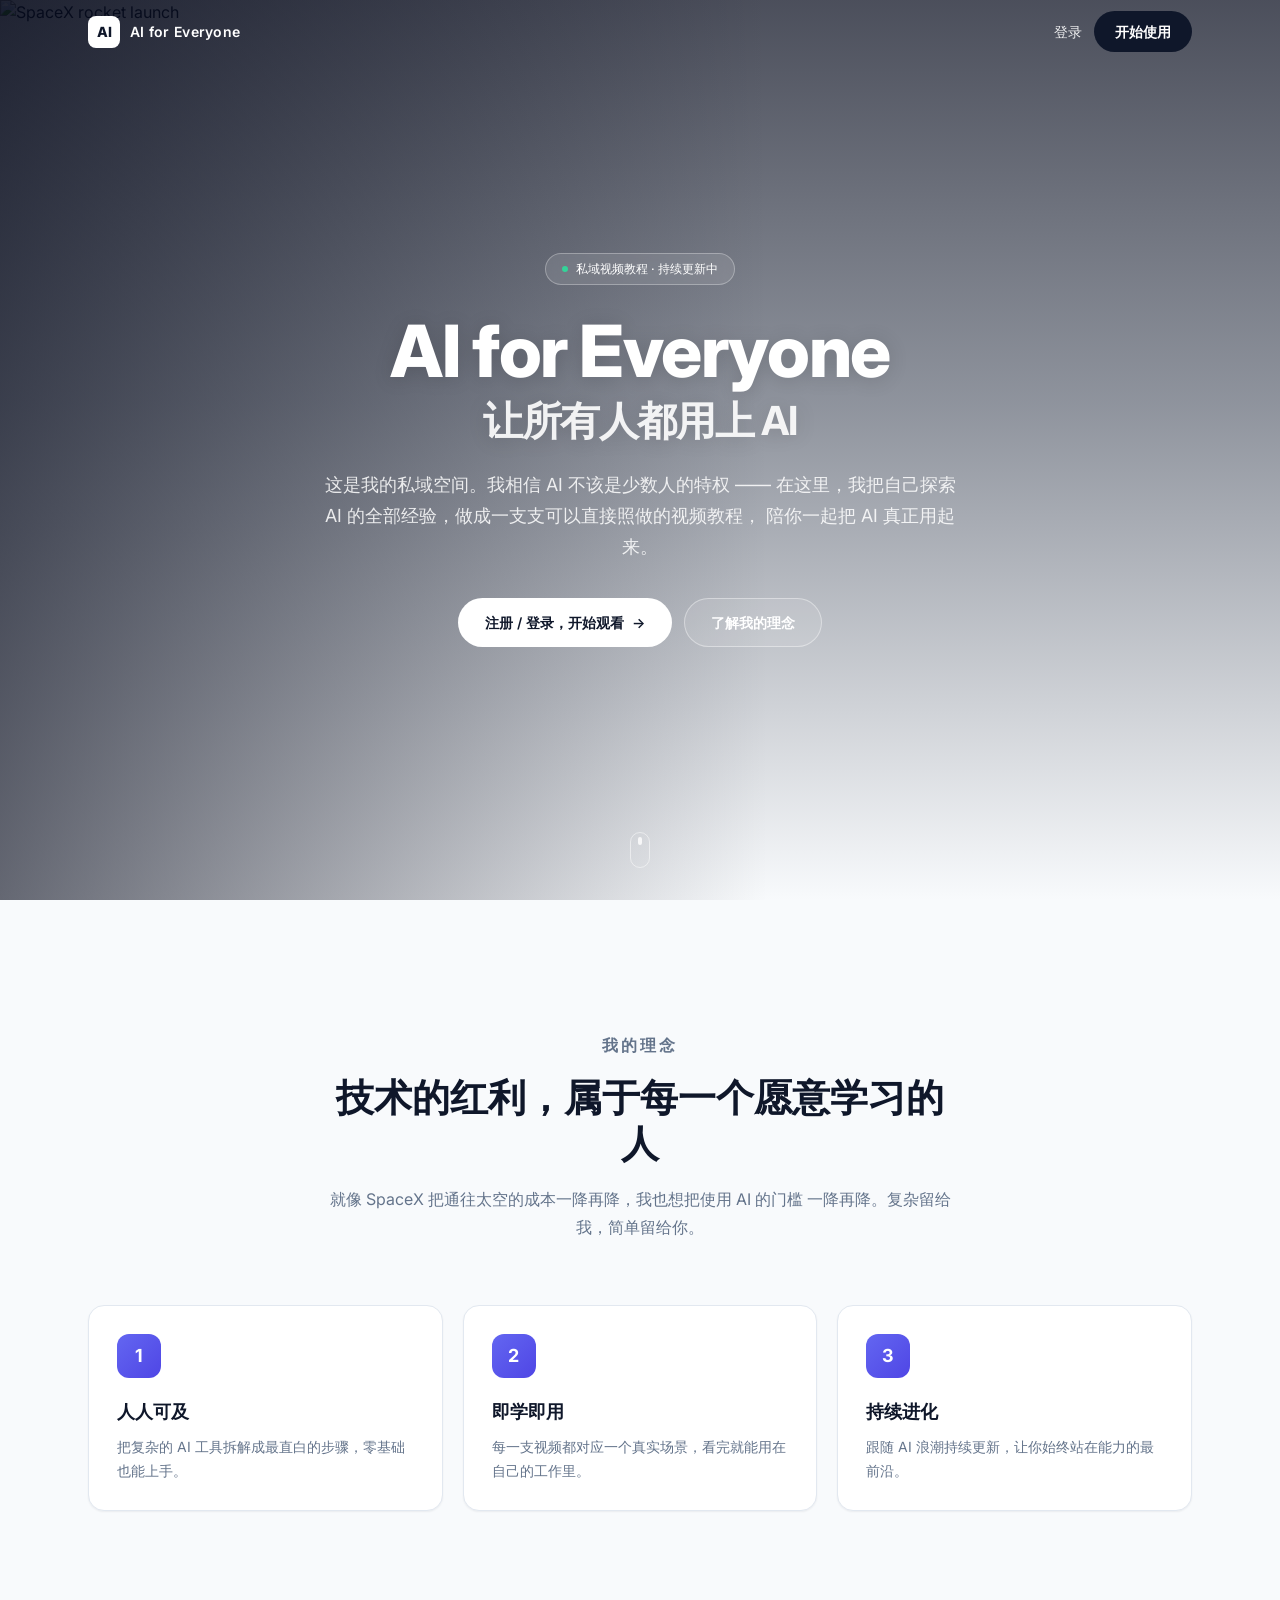
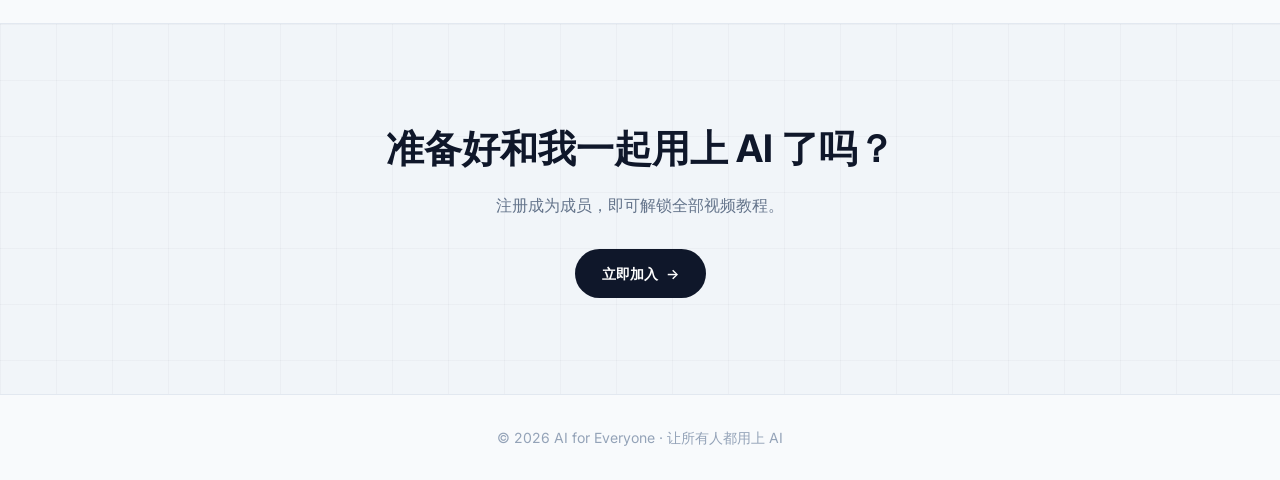
==== index.html @ de8d8ea6 "feat: 新增个人主页（头像/充值/收藏）与视频收藏功能" ====
<!doctype html>
<html lang="zh-CN">
  <head>
    <meta charset="UTF-8" />
    <meta name="viewport" content="width=device-width, initial-scale=1.0" />
    <meta name="description" content="AI for Everyone · 让所有人都用上 AI —— 私域视频教程" />
    <link rel="icon" type="image/svg+xml" href="assets/favicon.svg" />
    <link rel="preconnect" href="https://fonts.googleapis.com" />
    <link rel="preconnect" href="https://fonts.gstatic.com" crossorigin />
    <link
      href="https://fonts.googleapis.com/css2?family=Inter:wght@400;500;600;700;800&display=swap"
      rel="stylesheet"
    />
    <link rel="stylesheet" href="css/styles.css" />
    <title>AI for Everyone · 让所有人都用上 AI</title>
  </head>
  <body>
    <!-- ===== 导航栏（透明，滚动变实色） ===== -->
    <header class="navbar" data-scroll-aware>
      <div class="container nav-inner">
        <a href="index.html" class="brand">
          <span class="logo">AI</span>
          <span class="brand-name">AI for Everyone</span>
        </a>
        <nav class="nav-actions" data-nav-actions></nav>
      </div>
    </header>

    <!-- ===== Hero ===== -->
    <section class="hero">
      <div class="hero-bg">
        <!-- 【可替换图片】首页主背景，把素材命名为 assets/hero.jpg 后将下面 src 改为 assets/hero.jpg -->
        <img
          src="https://images.unsplash.com/photo-1541185933-ef5d8ed016c2?auto=format&fit=crop&w=2400&q=80"
          alt="SpaceX rocket launch"
        />
        <div class="hero-overlay-1"></div>
        <div class="hero-overlay-2"></div>
      </div>

      <div class="hero-content">
        <div class="badge animate-fade-in" style="animation-delay: 0.1s">
          <span class="dot"></span>
          私域视频教程 · 持续更新中
        </div>

        <h1 class="animate-fade-up" style="animation-delay: 0.2s">
          AI for Everyone
          <span class="sub">让所有人都用上 AI</span>
        </h1>

        <p class="lead animate-fade-up" style="animation-delay: 0.35s">
          这是我的私域空间。我相信 AI 不该是少数人的特权 ——
          在这里，我把自己探索 AI 的全部经验，做成一支支可以直接照做的视频教程，
          陪你一起把 AI 真正用起来。
        </p>

        <div class="hero-actions animate-fade-up" style="animation-delay: 0.5s">
          <a href="login.html?mode=signup" class="btn btn-white btn-block">
            注册 / 登录，开始观看 <span aria-hidden="true">→</span>
          </a>
          <a href="#principle" class="btn btn-on-image btn-block">了解我的理念</a>
        </div>
      </div>

      <div class="scroll-hint animate-fade-in" style="animation-delay: 1s">
        <div class="mouse"><span class="wheel"></span></div>
      </div>
    </section>

    <!-- ===== 理念区 ===== -->
    <section id="principle" class="section">
      <div class="container">
        <div class="section-head">
          <p class="eyebrow">我的理念</p>
          <h2>技术的红利，属于每一个愿意学习的人</h2>
          <p>
            就像 SpaceX 把通往太空的成本一降再降，我也想把使用 AI 的门槛
            一降再降。复杂留给我，简单留给你。
          </p>
        </div>

        <div class="cards">
          <div class="card principle-card">
            <div class="num">1</div>
            <h3>人人可及</h3>
            <p>把复杂的 AI 工具拆解成最直白的步骤，零基础也能上手。</p>
          </div>
          <div class="card principle-card">
            <div class="num">2</div>
            <h3>即学即用</h3>
            <p>每一支视频都对应一个真实场景，看完就能用在自己的工作里。</p>
          </div>
          <div class="card principle-card">
            <div class="num">3</div>
            <h3>持续进化</h3>
            <p>跟随 AI 浪潮持续更新，让你始终站在能力的最前沿。</p>
          </div>
        </div>
      </div>
    </section>

    <!-- ===== 底部 CTA ===== -->
    <section class="cta">
      <div class="bg-grid"></div>
      <div class="cta-inner">
        <h2>准备好和我一起用上 AI 了吗？</h2>
        <p>注册成为成员，即可解锁全部视频教程。</p>
        <a href="login.html?mode=signup" class="btn btn-primary">
          立即加入 <span aria-hidden="true">→</span>
        </a>
      </div>
    </section>

    <!-- ===== 页脚 ===== -->
    <footer class="footer">
      <div class="container">
        © <span data-year></span> AI for Everyone · 让所有人都用上 AI
      </div>
    </footer>

    <script src="js/auth.js"></script>
    <script src="js/profile.js"></script>
    <script src="js/main.js"></script>
    <script>
      document.querySelector('[data-year]').textContent = new Date().getFullYear();
    </script>
  </body>
</html>
---- css/styles.css ----
/* ============================================================
   AI for Everyone · 让所有人都用上 AI
   静态站点样式 —— 浅色主题
   ============================================================ */

/* ---------- 设计变量（改配色只改这里即可） ---------- */
:root {
  --paper-50: #ffffff;
  --paper-100: #f8fafc;
  --paper-200: #f1f5f9;
  --paper-300: #e2e8f0;

  --slate-900: #0f172a;
  --slate-800: #1e293b;
  --slate-700: #334155;
  --slate-600: #475569;
  --slate-500: #64748b;
  --slate-400: #94a3b8;
  --slate-300: #cbd5e1;
  --slate-200: #e2e8f0;

  --accent: #6366f1;
  --accent-glow: #4f46e5;

  --radius: 16px;
  --shadow-sm: 0 1px 2px rgba(15, 23, 42, 0.06);
  --shadow-md: 0 8px 24px rgba(15, 23, 42, 0.08);
  --shadow-lg: 0 16px 40px rgba(15, 23, 42, 0.18);

  --max-w: 1152px;
}

/* ---------- 基础重置 ---------- */
* {
  margin: 0;
  padding: 0;
  box-sizing: border-box;
}

html {
  scroll-behavior: smooth;
}

body {
  font-family: 'Inter', system-ui, -apple-system, 'Segoe UI', sans-serif;
  background: var(--paper-100);
  color: var(--slate-800);
  -webkit-font-smoothing: antialiased;
  line-height: 1.5;
  min-height: 100vh;
}

img {
  display: block;
  max-width: 100%;
}

a {
  text-decoration: none;
  color: inherit;
}

::selection {
  background: rgba(99, 102, 241, 0.25);
}

/* 滚动条 */
::-webkit-scrollbar {
  width: 10px;
}
::-webkit-scrollbar-track {
  background: var(--paper-200);
}
::-webkit-scrollbar-thumb {
  background: var(--slate-300);
  border-radius: 6px;
}
::-webkit-scrollbar-thumb:hover {
  background: var(--slate-400);
}

/* ---------- 通用容器 / 工具类 ---------- */
.container {
  width: 100%;
  max-width: var(--max-w);
  margin: 0 auto;
  padding: 0 24px;
}

.text-gradient {
  background: linear-gradient(120deg, #0f172a 0%, #4338ca 55%, #6366f1 100%);
  -webkit-background-clip: text;
  background-clip: text;
  -webkit-text-fill-color: transparent;
}

.bg-grid {
  background-image: linear-gradient(rgba(15, 23, 42, 0.05) 1px, transparent 1px),
    linear-gradient(90deg, rgba(15, 23, 42, 0.05) 1px, transparent 1px);
  background-size: 56px 56px;
}

/* ---------- 按钮 ---------- */
.btn {
  display: inline-flex;
  align-items: center;
  justify-content: center;
  gap: 8px;
  border-radius: 999px;
  padding: 13px 26px;
  font-size: 14px;
  font-weight: 600;
  cursor: pointer;
  border: 1px solid transparent;
  transition: all 0.2s ease;
  white-space: nowrap;
}
.btn:active {
  transform: scale(0.98);
}

.btn-primary {
  background: var(--slate-900);
  color: #fff;
}
.btn-primary:hover {
  background: var(--slate-700);
}

.btn-ghost {
  background: #fff;
  color: var(--slate-800);
  border-color: var(--slate-300);
}
.btn-ghost:hover {
  border-color: var(--slate-400);
  background: var(--paper-100);
}

/* 图片背景上的按钮 */
.btn-on-image {
  background: rgba(255, 255, 255, 0.1);
  color: #fff;
  border-color: rgba(255, 255, 255, 0.4);
  backdrop-filter: blur(8px);
}
.btn-on-image:hover {
  background: rgba(255, 255, 255, 0.2);
}

.btn-white {
  background: #fff;
  color: var(--slate-900);
}
.btn-white:hover {
  background: var(--paper-200);
}

.btn-block {
  width: 100%;
}
.btn-sm {
  padding: 9px 20px;
}

/* ---------- 导航栏 ---------- */
.navbar {
  position: fixed;
  inset: 0 0 auto 0;
  z-index: 50;
  height: 64px;
  transition: background 0.3s ease, border-color 0.3s ease;
  background: transparent;
  border-bottom: 1px solid transparent;
}
.navbar.solid {
  background: rgba(255, 255, 255, 0.8);
  backdrop-filter: blur(16px);
  border-bottom-color: var(--slate-200);
}
.navbar .nav-inner {
  height: 100%;
  display: flex;
  align-items: center;
  justify-content: space-between;
}
.brand {
  display: flex;
  align-items: center;
  gap: 10px;
}
.brand .logo {
  width: 32px;
  height: 32px;
  border-radius: 8px;
  display: flex;
  align-items: center;
  justify-content: center;
  font-size: 14px;
  font-weight: 800;
}
.brand .brand-name {
  font-size: 14px;
  font-weight: 600;
  letter-spacing: 0.02em;
}
.nav-actions {
  display: flex;
  align-items: center;
  gap: 12px;
}
.nav-link {
  font-size: 14px;
  font-weight: 500;
  transition: color 0.2s;
}

/* 透明导航（覆盖在 Hero 图片上）—— 白字 */
.navbar:not(.solid) .logo {
  background: #fff;
  color: var(--slate-900);
}
.navbar:not(.solid) .brand-name {
  color: #fff;
}
.navbar:not(.solid) .nav-link {
  color: rgba(255, 255, 255, 0.9);
}
.navbar:not(.solid) .nav-link:hover {
  color: #fff;
}

/* 实色导航 —— 深字 */
.navbar.solid .logo {
  background: var(--slate-900);
  color: #fff;
}
.navbar.solid .brand-name {
  color: var(--slate-900);
}
.navbar.solid .nav-link {
  color: var(--slate-600);
}
.navbar.solid .nav-link:hover {
  color: var(--slate-900);
}

.hide-sm {
  display: none;
}

/* 导航栏：主页入口（带头像） */
.nav-home {
  display: inline-flex;
  align-items: center;
  gap: 8px;
  font-size: 14px;
  font-weight: 500;
  transition: color 0.2s;
}
.nav-avatar {
  width: 30px;
  height: 30px;
  border-radius: 999px;
  overflow: hidden;
  display: inline-flex;
  align-items: center;
  justify-content: center;
  font-size: 13px;
  font-weight: 700;
  background: linear-gradient(135deg, var(--accent), var(--accent-glow));
  color: #fff;
  border: 2px solid rgba(255, 255, 255, 0.6);
}
.nav-avatar img {
  width: 100%;
  height: 100%;
  object-fit: cover;
}
.navbar:not(.solid) .nav-home {
  color: #fff;
}
.navbar.solid .nav-home {
  color: var(--slate-700);
}
.navbar.solid .nav-home:hover {
  color: var(--slate-900);
}

/* ---------- Hero ---------- */
.hero {
  position: relative;
  min-height: 100vh;
  display: flex;
  align-items: center;
  justify-content: center;
  overflow: hidden;
}
.hero-bg {
  position: absolute;
  inset: 0;
}
.hero-bg img {
  width: 100%;
  height: 100%;
  object-fit: cover;
  animation: slow-zoom 20s ease-in-out infinite alternate;
}
.hero-overlay-1 {
  position: absolute;
  inset: 0;
  background: linear-gradient(
    to bottom,
    rgba(2, 6, 23, 0.7) 0%,
    rgba(15, 23, 42, 0.45) 45%,
    var(--paper-100) 100%
  );
}
.hero-overlay-2 {
  position: absolute;
  inset: 0;
  background: linear-gradient(
    to right,
    rgba(2, 6, 23, 0.6) 0%,
    transparent 60%
  );
}
.hero-content {
  position: relative;
  z-index: 10;
  max-width: 880px;
  margin: 0 auto;
  padding: 0 24px;
  text-align: center;
}

.badge {
  display: inline-flex;
  align-items: center;
  gap: 8px;
  border-radius: 999px;
  border: 1px solid rgba(255, 255, 255, 0.3);
  background: rgba(255, 255, 255, 0.1);
  backdrop-filter: blur(8px);
  padding: 6px 16px;
  font-size: 12px;
  font-weight: 500;
  color: #fff;
  margin-bottom: 28px;
}
.badge .dot {
  width: 6px;
  height: 6px;
  border-radius: 999px;
  background: #34d399;
}

.hero h1 {
  font-size: clamp(40px, 8vw, 72px);
  font-weight: 800;
  line-height: 1.05;
  letter-spacing: -0.02em;
  color: #fff;
  text-shadow: 0 2px 20px rgba(0, 0, 0, 0.15);
}
.hero h1 .sub {
  display: block;
  margin-top: 12px;
  font-size: clamp(20px, 4vw, 40px);
  font-weight: 700;
  color: rgba(255, 255, 255, 0.9);
}

.hero p.lead {
  max-width: 640px;
  margin: 28px auto 0;
  font-size: clamp(15px, 2vw, 18px);
  line-height: 1.7;
  color: rgba(255, 255, 255, 0.85);
}

.hero-actions {
  margin-top: 36px;
  display: flex;
  flex-direction: column;
  align-items: center;
  justify-content: center;
  gap: 12px;
}

/* 滚动提示 */
.scroll-hint {
  position: absolute;
  bottom: 32px;
  left: 50%;
  transform: translateX(-50%);
  z-index: 10;
}
.scroll-hint .mouse {
  width: 20px;
  height: 36px;
  border: 1px solid rgba(255, 255, 255, 0.5);
  border-radius: 999px;
  display: flex;
  align-items: flex-start;
  justify-content: center;
  padding: 4px;
}
.scroll-hint .wheel {
  width: 4px;
  height: 8px;
  background: rgba(255, 255, 255, 0.8);
  border-radius: 999px;
  animation: bounce 1.4s infinite;
}

/* ---------- 理念区 ---------- */
.section {
  padding: 112px 0;
}
.section-head {
  max-width: 640px;
  margin: 0 auto;
  text-align: center;
}
.eyebrow {
  font-size: 13px;
  font-weight: 600;
  text-transform: uppercase;
  letter-spacing: 0.2em;
  color: var(--accent);
}
.section-head h2 {
  margin-top: 16px;
  font-size: clamp(26px, 4vw, 38px);
  font-weight: 700;
  color: var(--slate-900);
  line-height: 1.2;
}
.section-head p {
  margin-top: 20px;
  font-size: 16px;
  line-height: 1.7;
  color: var(--slate-500);
}

.cards {
  margin-top: 64px;
  display: grid;
  gap: 20px;
  grid-template-columns: 1fr;
}
.card {
  border-radius: var(--radius);
  border: 1px solid var(--slate-200);
  background: #fff;
  box-shadow: var(--shadow-sm);
  transition: border-color 0.2s, box-shadow 0.2s, transform 0.2s;
}
.card:hover {
  border-color: var(--slate-300);
  box-shadow: var(--shadow-md);
}
.principle-card {
  padding: 28px;
}
.principle-card .num {
  width: 44px;
  height: 44px;
  border-radius: 12px;
  display: flex;
  align-items: center;
  justify-content: center;
  font-size: 18px;
  font-weight: 700;
  color: #fff;
  background: linear-gradient(135deg, var(--accent), var(--accent-glow));
  margin-bottom: 20px;
}
.principle-card h3 {
  font-size: 18px;
  font-weight: 600;
  color: var(--slate-900);
}
.principle-card p {
  margin-top: 10px;
  font-size: 14px;
  line-height: 1.7;
  color: var(--slate-500);
}

/* ---------- CTA 区 ---------- */
.cta {
  position: relative;
  overflow: hidden;
  border-top: 1px solid var(--slate-200);
  background: var(--paper-200);
}
.cta .bg-grid {
  position: absolute;
  inset: 0;
  opacity: 0.6;
}
.cta-inner {
  position: relative;
  max-width: 720px;
  margin: 0 auto;
  padding: 96px 24px;
  text-align: center;
}
.cta-inner h2 {
  font-size: clamp(26px, 4vw, 38px);
  font-weight: 700;
  color: var(--slate-900);
}
.cta-inner p {
  margin-top: 16px;
  color: var(--slate-500);
}
.cta-inner .btn {
  margin-top: 32px;
}

/* ---------- 页脚 ---------- */
.footer {
  border-top: 1px solid var(--slate-200);
  background: var(--paper-100);
  padding: 32px 0;
}
.footer .container {
  text-align: center;
  font-size: 14px;
  color: var(--slate-400);
}

/* ============================================================
   登录 / 注册页
   ============================================================ */
.auth-wrap {
  min-height: 100vh;
  display: grid;
  grid-template-columns: 1fr;
  background: var(--paper-50);
}
.auth-form-col {
  display: flex;
  flex-direction: column;
  justify-content: center;
  padding: 48px 24px;
}
.auth-form {
  width: 100%;
  max-width: 384px;
  margin: 0 auto;
}
.auth-form .brand {
  margin-bottom: 40px;
}
.auth-form .brand .logo {
  background: var(--slate-900);
  color: #fff;
}
.auth-form .brand .brand-name {
  color: var(--slate-900);
}
.auth-form h1 {
  font-size: 30px;
  font-weight: 700;
  color: var(--slate-900);
}
.auth-form .subtitle {
  margin-top: 8px;
  font-size: 14px;
  color: var(--slate-500);
}

.notice {
  margin-top: 20px;
  border-radius: 12px;
  border: 1px solid #fcd34d;
  background: #fffbeb;
  padding: 12px 16px;
  font-size: 12px;
  line-height: 1.7;
  color: #b45309;
}

form .field {
  margin-top: 16px;
}
form .field label {
  display: block;
  margin-bottom: 6px;
  font-size: 12px;
  font-weight: 500;
  color: var(--slate-600);
}
.input {
  width: 100%;
  border-radius: 12px;
  border: 1px solid var(--slate-300);
  background: #fff;
  padding: 12px 16px;
  font-size: 14px;
  color: var(--slate-900);
  outline: none;
  transition: border-color 0.2s, box-shadow 0.2s;
  font-family: inherit;
}
.input::placeholder {
  color: var(--slate-400);
}
.input:focus {
  border-color: var(--accent);
  box-shadow: 0 0 0 3px rgba(99, 102, 241, 0.2);
}

.form-msg {
  margin-top: 16px;
  border-radius: 8px;
  padding: 8px 12px;
  font-size: 12px;
  display: none;
}
.form-msg.error {
  display: block;
  background: #fef2f2;
  color: #dc2626;
}
.form-msg.success {
  display: block;
  background: #ecfdf5;
  color: #059669;
}

.auth-form .submit-btn {
  margin-top: 20px;
}
.auth-form .submit-btn:disabled {
  opacity: 0.6;
  cursor: not-allowed;
}

.switch-line {
  margin-top: 24px;
  text-align: center;
  font-size: 14px;
  color: var(--slate-500);
}
.switch-line button {
  background: none;
  border: none;
  font: inherit;
  font-weight: 600;
  color: var(--slate-900);
  cursor: pointer;
  text-underline-offset: 4px;
}
.switch-line button:hover {
  text-decoration: underline;
}

.auth-visual {
  position: relative;
  overflow: hidden;
  display: none;
}
.auth-visual img {
  width: 100%;
  height: 100%;
  object-fit: cover;
  animation: slow-zoom 20s ease-in-out infinite alternate;
}
.auth-visual .visual-overlay {
  position: absolute;
  inset: 0;
  background: linear-gradient(
    to top right,
    rgba(2, 6, 23, 0.8),
    rgba(15, 23, 42, 0.3) 50%,
    transparent
  );
}
.auth-visual .quote {
  position: absolute;
  bottom: 56px;
  left: 48px;
  right: 48px;
}
.auth-visual .quote p.q {
  font-size: 24px;
  font-weight: 700;
  line-height: 1.4;
  color: #fff;
}
.auth-visual .quote p.by {
  margin-top: 12px;
  font-size: 14px;
  color: rgba(255, 255, 255, 0.8);
}

/* ============================================================
   视频教程页
   ============================================================ */
.page {
  min-height: 100vh;
  background: var(--paper-100);
}
.videos-main {
  max-width: var(--max-w);
  margin: 0 auto;
  padding: 112px 24px 96px;
}
.videos-head {
  display: flex;
  flex-direction: column;
  gap: 8px;
  border-bottom: 1px solid var(--slate-200);
  padding-bottom: 32px;
}
.videos-head .welcome {
  font-size: 14px;
  color: var(--slate-500);
}
.videos-head .welcome b {
  color: var(--slate-900);
  font-weight: 500;
}
.videos-head h1 {
  font-size: clamp(26px, 4vw, 38px);
  font-weight: 700;
  color: var(--slate-900);
}
.videos-head .desc {
  margin-top: 4px;
  max-width: 640px;
  color: var(--slate-500);
}

.video-grid {
  margin-top: 40px;
  display: grid;
  gap: 24px;
  grid-template-columns: 1fr;
}
.video-card {
  overflow: hidden;
  cursor: pointer;
}
.video-thumb {
  position: relative;
  aspect-ratio: 16 / 9;
  overflow: hidden;
}
.video-thumb img {
  width: 100%;
  height: 100%;
  object-fit: cover;
  transition: transform 0.5s ease;
}
.video-card:hover .video-thumb img {
  transform: scale(1.05);
}
.video-thumb .thumb-overlay {
  position: absolute;
  inset: 0;
  background: linear-gradient(to top, rgba(15, 23, 42, 0.6), transparent);
}
/* 收藏按钮 */
.fav-btn {
  position: absolute;
  bottom: 12px;
  right: 12px;
  z-index: 3;
  width: 36px;
  height: 36px;
  border-radius: 999px;
  border: none;
  cursor: pointer;
  display: inline-flex;
  align-items: center;
  justify-content: center;
  background: rgba(15, 23, 42, 0.55);
  color: rgba(255, 255, 255, 0.85);
  backdrop-filter: blur(4px);
  transition: transform 0.2s, background 0.2s, color 0.2s;
}
.fav-btn:hover {
  transform: scale(1.1);
  background: rgba(15, 23, 42, 0.75);
}
.fav-btn:active {
  transform: scale(0.92);
}
.fav-btn.active {
  background: #fff;
  color: #ef4444;
}

.video-thumb .play {
  position: absolute;
  inset: 0;
  display: flex;
  align-items: center;
  justify-content: center;
  opacity: 0;
  transition: opacity 0.3s;
}
.video-card:hover .video-thumb .play {
  opacity: 1;
}
.video-thumb .play span {
  width: 56px;
  height: 56px;
  border-radius: 999px;
  background: #fff;
  color: var(--slate-900);
  display: flex;
  align-items: center;
  justify-content: center;
  box-shadow: var(--shadow-lg);
}
.video-thumb .tag,
.video-thumb .duration {
  position: absolute;
  top: 12px;
  font-size: 12px;
  font-weight: 500;
  color: #fff;
  padding: 2px 8px;
  border-radius: 6px;
}
.video-thumb .tag {
  left: 12px;
  background: var(--accent);
}
.video-thumb .duration {
  right: 12px;
  background: rgba(15, 23, 42, 0.7);
  backdrop-filter: blur(4px);
}
.video-body {
  padding: 20px;
}
.video-body h3 {
  font-size: 16px;
  font-weight: 600;
  color: var(--slate-900);
}
.video-body p {
  margin-top: 6px;
  font-size: 14px;
  line-height: 1.7;
  color: var(--slate-500);
}

.videos-note {
  margin-top: 40px;
  text-align: center;
  font-size: 12px;
  color: var(--slate-400);
}

/* ============================================================
   个人主页
   ============================================================ */
.profile-main {
  max-width: var(--max-w);
  margin: 0 auto;
  padding: 112px 24px 96px;
}
.profile-head {
  border-bottom: 1px solid var(--slate-200);
  padding-bottom: 32px;
}
.profile-head h1 {
  font-size: clamp(26px, 4vw, 38px);
  font-weight: 700;
  color: var(--slate-900);
}
.profile-head .desc {
  margin-top: 8px;
  color: var(--slate-500);
}

.profile-grid {
  margin-top: 40px;
  display: grid;
  gap: 24px;
  grid-template-columns: 1fr;
}
.profile-card {
  padding: 28px;
}
.profile-card .card-title {
  display: flex;
  align-items: center;
  gap: 12px;
  margin-bottom: 24px;
}
.profile-card .card-title h2 {
  font-size: 18px;
  font-weight: 700;
  color: var(--slate-900);
}
.count-pill {
  font-size: 12px;
  font-weight: 600;
  color: var(--accent);
  background: rgba(99, 102, 241, 0.1);
  padding: 2px 10px;
  border-radius: 999px;
}
.hint {
  font-size: 12px;
  color: var(--slate-400);
  line-height: 1.6;
}

/* 头像卡 */
.avatar-row {
  display: flex;
  align-items: center;
  gap: 20px;
}
.avatar-lg {
  flex: none;
  width: 88px;
  height: 88px;
  border-radius: 999px;
  overflow: hidden;
  display: inline-flex;
  align-items: center;
  justify-content: center;
  font-size: 34px;
  font-weight: 700;
  color: #fff;
  background: linear-gradient(135deg, var(--accent), var(--accent-glow));
}
.avatar-lg img {
  width: 100%;
  height: 100%;
  object-fit: cover;
}
.avatar-info .email {
  font-size: 15px;
  font-weight: 600;
  color: var(--slate-900);
  word-break: break-all;
}
.avatar-info .hint {
  margin-top: 4px;
}
.avatar-actions {
  margin-top: 14px;
}

/* 充值卡 */
.balance-box {
  display: flex;
  align-items: baseline;
  justify-content: space-between;
  padding: 18px 20px;
  border-radius: 12px;
  background: var(--slate-900);
  color: #fff;
}
.balance-label {
  font-size: 13px;
  color: var(--slate-300);
}
.balance-value {
  font-size: 16px;
  font-weight: 500;
}
.balance-value b {
  font-size: 28px;
  font-weight: 800;
  margin-left: 2px;
}
.recharge-amounts {
  margin-top: 18px;
  display: grid;
  grid-template-columns: repeat(4, 1fr);
  gap: 10px;
}
.amount-chip {
  padding: 12px 0;
  border-radius: 12px;
  border: 1px solid var(--slate-300);
  background: #fff;
  font-size: 14px;
  font-weight: 600;
  color: var(--slate-700);
  cursor: pointer;
  transition: all 0.15s ease;
}
.amount-chip:hover {
  border-color: var(--accent);
  color: var(--accent);
}
.amount-chip.active {
  border-color: var(--accent);
  background: var(--accent);
  color: #fff;
}
.recharge-custom {
  margin-top: 14px;
  display: flex;
  gap: 10px;
}
.recharge-custom .input {
  flex: 1;
}
.recharge-custom .btn {
  flex: none;
}
.recharge-note {
  margin-top: 14px;
}

/* 收藏卡 */
.profile-card .video-grid {
  margin-top: 0;
}
.empty-state {
  padding: 32px 0;
  text-align: center;
  font-size: 14px;
  color: var(--slate-500);
}
.empty-state a {
  color: var(--accent);
  font-weight: 600;
}

/* ============================================================
   响应式
   ============================================================ */
@media (min-width: 640px) {
  .hide-sm {
    display: block;
  }
  .hero-actions {
    flex-direction: row;
  }
  .hero-actions .btn {
    width: auto;
  }
  .cards {
    grid-template-columns: repeat(3, 1fr);
  }
  .video-grid {
    grid-template-columns: repeat(2, 1fr);
  }
}

@media (min-width: 1024px) {
  .auth-wrap {
    grid-template-columns: 1fr 1fr;
  }
  .auth-visual {
    display: block;
  }
  .video-grid {
    grid-template-columns: repeat(3, 1fr);
  }
  .profile-grid {
    grid-template-columns: 1fr 1fr;
    align-items: start;
  }
  .profile-card.span-2 {
    grid-column: 1 / -1;
  }
}

/* ============================================================
   动画
   ============================================================ */
@keyframes slow-zoom {
  from {
    transform: scale(1);
  }
  to {
    transform: scale(1.12);
  }
}
@keyframes bounce {
  0%,
  100% {
    transform: translateY(0);
    opacity: 1;
  }
  50% {
    transform: translateY(6px);
    opacity: 0.4;
  }
}
@keyframes fade-up {
  from {
    opacity: 0;
    transform: translateY(24px);
  }
  to {
    opacity: 1;
    transform: translateY(0);
  }
}
@keyframes fade-in {
  from {
    opacity: 0;
  }
  to {
    opacity: 1;
  }
}

.animate-fade-up {
  opacity: 0;
  animation: fade-up 0.8s cubic-bezier(0.16, 1, 0.3, 1) forwards;
}
.animate-fade-in {
  opacity: 0;
  animation: fade-in 1.2s ease forwards;
}
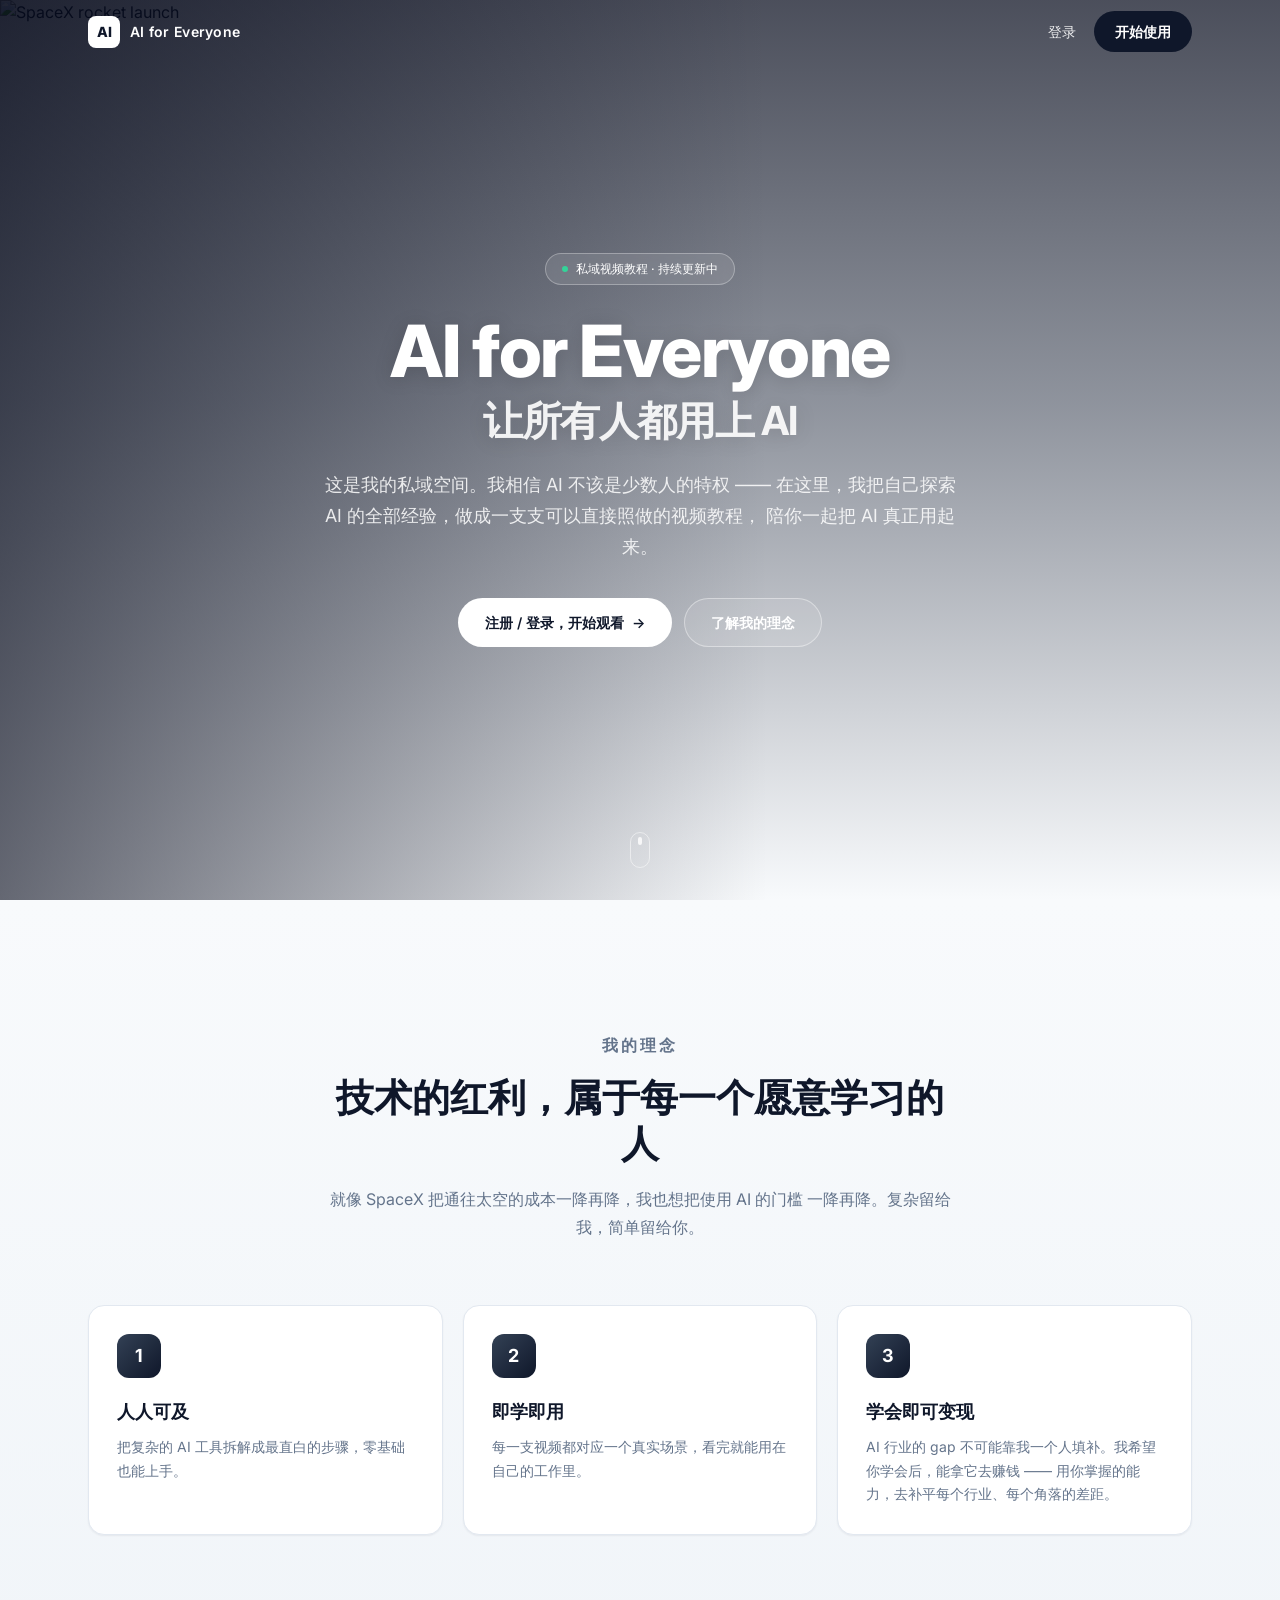
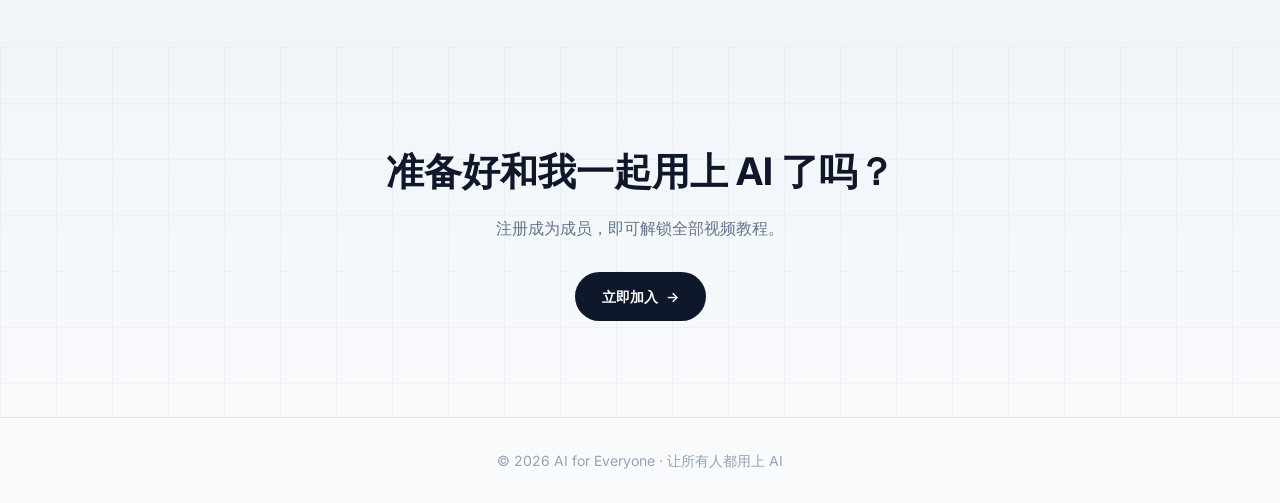
==== commit c3292f78: "个人主页内置退出登录按钮，移除导航栏退出按钮" ====
--- a/index.html
+++ b/index.html
@@ -93,8 +93,11 @@
           </div>
           <div class="card principle-card">
             <div class="num">3</div>
-            <h3>持续进化</h3>
-            <p>跟随 AI 浪潮持续更新，让你始终站在能力的最前沿。</p>
+            <h3>学会即可变现</h3>
+            <p>
+              AI 行业的 gap 不可能靠我一个人填补。我希望你学会后，能拿它去赚钱
+              —— 用你掌握的能力，去补平每个行业、每个角落的差距。
+            </p>
           </div>
         </div>
       </div>
--- a/css/styles.css
+++ b/css/styles.css
@@ -207,12 +207,25 @@
 .nav-actions {
   display: flex;
   align-items: center;
-  gap: 12px;
+  gap: 4px;
 }
 .nav-link {
+  display: inline-flex;
+  align-items: center;
+  gap: 8px;
   font-size: 14px;
   font-weight: 500;
-  transition: color 0.2s;
+  padding: 8px 14px;
+  border-radius: 999px;
+  transition: color 0.2s, background 0.2s;
+}
+
+/* 退出按钮：重置原生 button 外观，与导航链接保持一致 */
+.nav-signout {
+  background: none;
+  border: none;
+  cursor: pointer;
+  font-family: inherit;
 }
 
 /* 透明导航（覆盖在 Hero 图片上）—— 白字 */
@@ -228,6 +241,7 @@
 }
 .navbar:not(.solid) .nav-link:hover {
   color: #fff;
+  background: rgba(255, 255, 255, 0.14);
 }
 
 /* 实色导航 —— 深字 */
@@ -243,20 +257,16 @@
 }
 .navbar.solid .nav-link:hover {
   color: var(--slate-900);
+  background: var(--paper-200);
 }
 
 .hide-sm {
   display: none;
 }
 
-/* 导航栏：主页入口（带头像） */
+/* 导航栏：主页入口（带头像，样式继承 .nav-link） */
 .nav-home {
-  display: inline-flex;
-  align-items: center;
-  gap: 8px;
-  font-size: 14px;
-  font-weight: 500;
-  transition: color 0.2s;
+  padding-left: 6px;
 }
 .nav-avatar {
   width: 30px;
@@ -268,7 +278,7 @@
   justify-content: center;
   font-size: 13px;
   font-weight: 700;
-  background: linear-gradient(135deg, var(--accent), var(--accent-glow));
+  background: linear-gradient(135deg, var(--slate-700), var(--slate-900));
   color: #fff;
   border: 2px solid rgba(255, 255, 255, 0.6);
 }
@@ -276,15 +286,6 @@
   width: 100%;
   height: 100%;
   object-fit: cover;
-}
-.navbar:not(.solid) .nav-home {
-  color: #fff;
-}
-.navbar.solid .nav-home {
-  color: var(--slate-700);
-}
-.navbar.solid .nav-home:hover {
-  color: var(--slate-900);
 }
 
 /* ---------- Hero ---------- */
@@ -417,6 +418,7 @@
 /* ---------- 理念区 ---------- */
 .section {
   padding: 112px 0;
+  background: linear-gradient(to bottom, var(--paper-100) 0%, var(--paper-200) 100%);
 }
 .section-head {
   max-width: 640px;
@@ -428,7 +430,7 @@
   font-weight: 600;
   text-transform: uppercase;
   letter-spacing: 0.2em;
-  color: var(--accent);
+  color: var(--slate-500);
 }
 .section-head h2 {
   margin-top: 16px;
@@ -474,7 +476,7 @@
   font-size: 18px;
   font-weight: 700;
   color: #fff;
-  background: linear-gradient(135deg, var(--accent), var(--accent-glow));
+  background: linear-gradient(135deg, var(--slate-700), var(--slate-900));
   margin-bottom: 20px;
 }
 .principle-card h3 {
@@ -493,8 +495,7 @@
 .cta {
   position: relative;
   overflow: hidden;
-  border-top: 1px solid var(--slate-200);
-  background: var(--paper-200);
+  background: linear-gradient(to bottom, var(--paper-200) 0%, var(--paper-100) 100%);
 }
 .cta .bg-grid {
   position: absolute;
@@ -918,6 +919,13 @@
 }
 
 /* 头像卡 */
+#card-avatar {
+  display: flex;
+  flex-direction: column;
+}
+#card-avatar .avatar-row {
+  flex: 1;
+}
 .avatar-row {
   display: flex;
   align-items: center;
@@ -935,7 +943,7 @@
   font-size: 34px;
   font-weight: 700;
   color: #fff;
-  background: linear-gradient(135deg, var(--accent), var(--accent-glow));
+  background: linear-gradient(135deg, var(--slate-700), var(--slate-900));
 }
 .avatar-lg img {
   width: 100%;
@@ -1067,7 +1075,7 @@
   }
   .profile-grid {
     grid-template-columns: 1fr 1fr;
-    align-items: start;
+    align-items: stretch;
   }
   .profile-card.span-2 {
     grid-column: 1 / -1;
